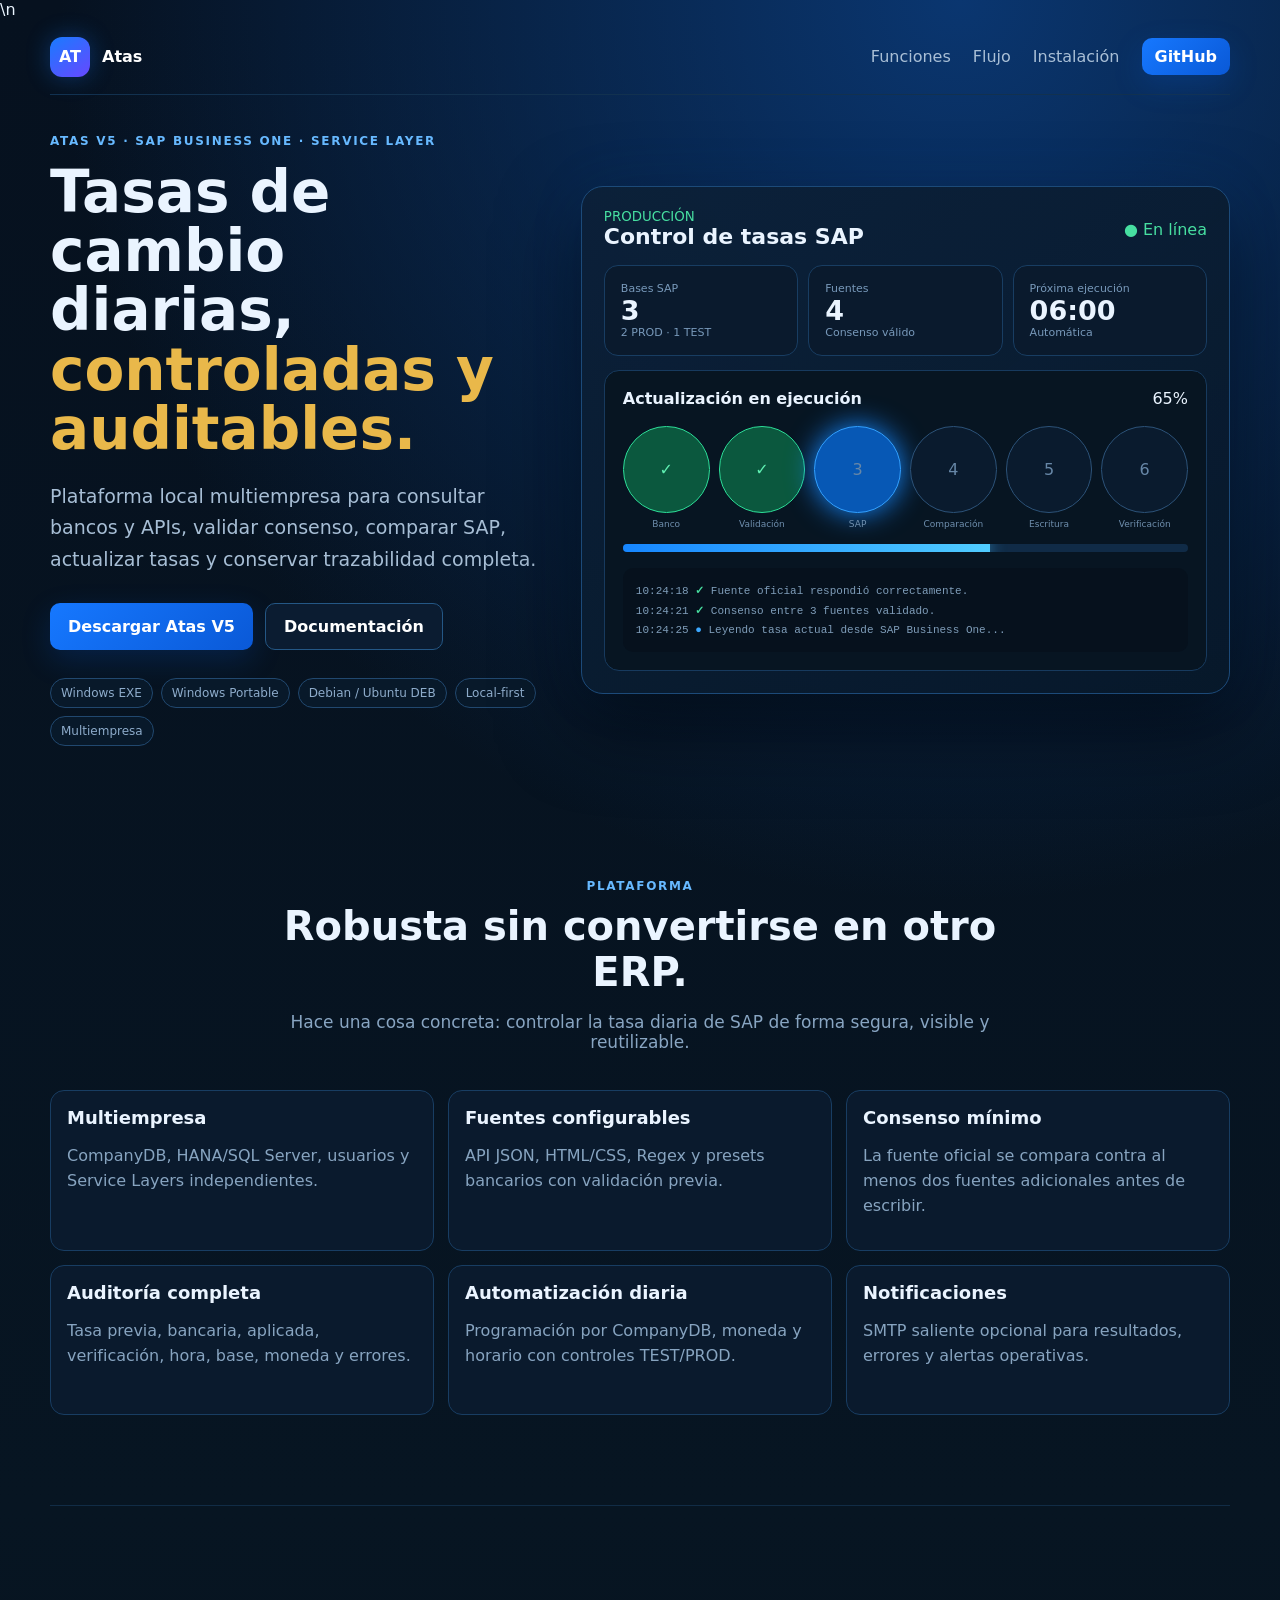
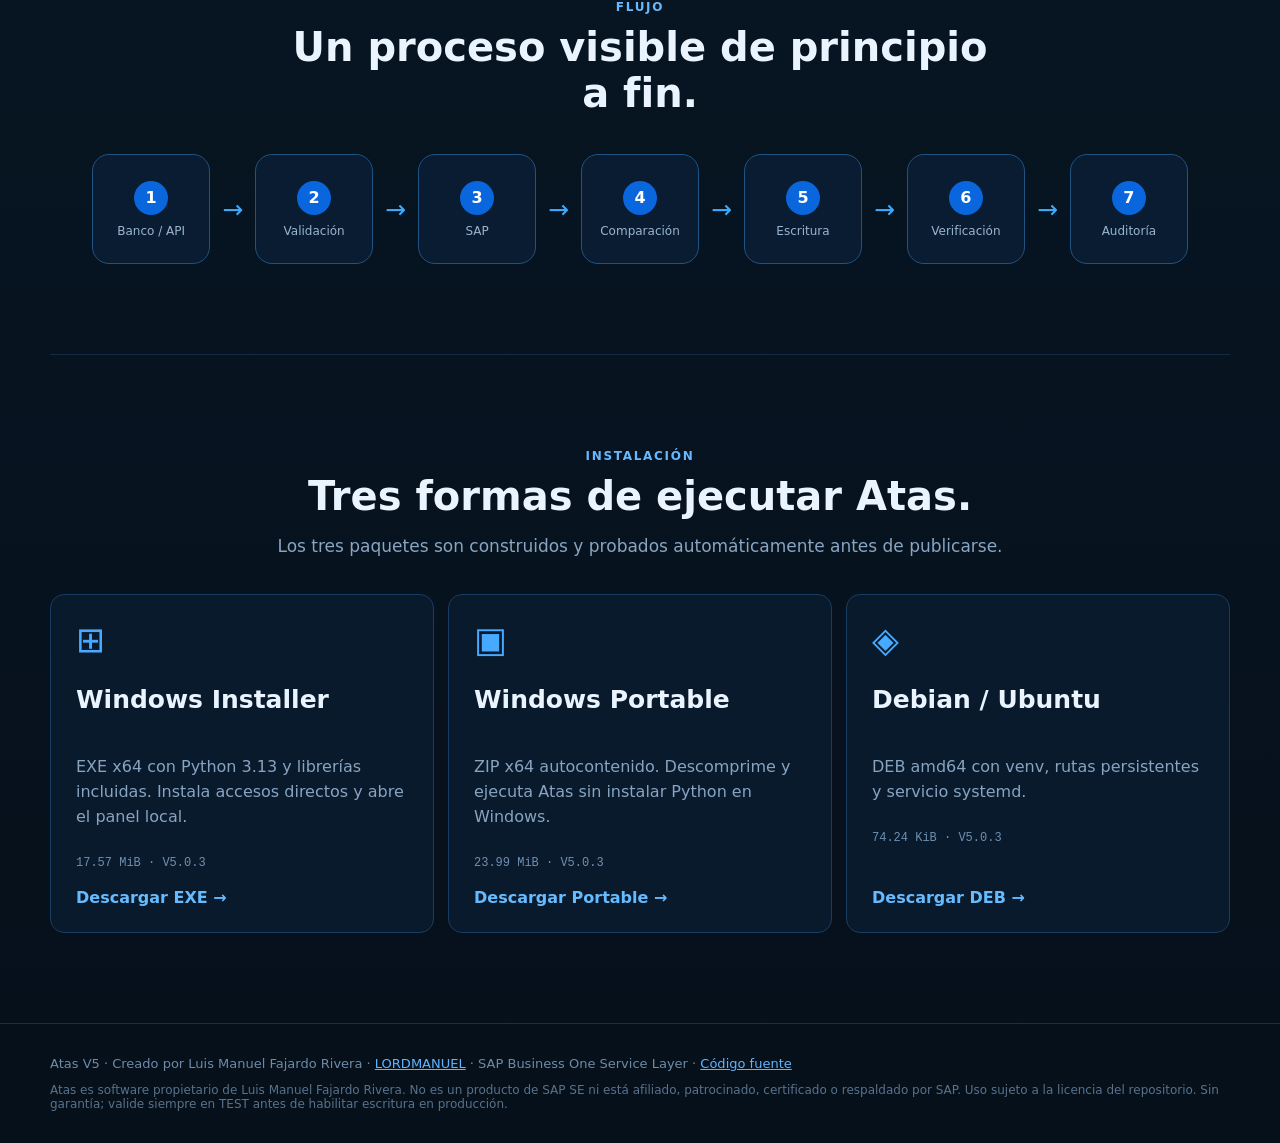
==== index.html @ aa33e0ca "deploy: c758d2f746fb0e65b00ffe341f93cc170e3fd2df" ====
<!doctype html>
<html lang="es">
<head>
  <meta charset="utf-8">
  <meta name="viewport" content="width=device-width,initial-scale=1">
  <title>Atas V5</title>
  <meta name="description" content="Control local, multiempresa y auditable de tasas de cambio para SAP Business One Service Layer.">\n  <meta name="author" content="Luis Manuel Fajardo Rivera · LORDMANUEL">
  <link rel="stylesheet" href="styles.css">
</head>
<body>
  <nav class="nav shell">
    <a class="brand" href="#top"><span class="mark">AT</span><span>Atas</span></a>
    <div class="navlinks"><a href="#features">Funciones</a><a href="#flow">Flujo</a><a href="#install">Instalación</a><a class="button small" href="https://github.com/LORDMANUEL/tasa-cambio-sap-por-service-layer-web">GitHub</a></div>
  </nav>
  <main id="top">
    <section class="hero shell">
      <div class="hero-copy">
        <div class="eyebrow">ATAS V5 · SAP BUSINESS ONE · SERVICE LAYER</div>
        <h1>Tasas de cambio diarias,<br><span>controladas y auditables.</span></h1>
        <p>Plataforma local multiempresa para consultar bancos y APIs, validar consenso, comparar SAP, actualizar tasas y conservar trazabilidad completa.</p>
        <div class="actions"><a class="button" href="https://github.com/LORDMANUEL/tasa-cambio-sap-por-service-layer-web/releases/latest">Descargar Atas V5</a><a class="button ghost" href="https://github.com/LORDMANUEL/tasa-cambio-sap-por-service-layer-web#readme">Documentación</a></div>
        <div class="chips"><span>Windows EXE</span><span>Windows Portable</span><span>Debian / Ubuntu DEB</span><span>Local-first</span><span>Multiempresa</span></div>
      </div>
      <div class="dashboard">
        <div class="dash-head"><div><small>PRODUCCIÓN</small><b>Control de tasas SAP</b></div><span class="online">● En línea</span></div>
        <div class="kpis"><article><span>Bases SAP</span><b>3</b><small>2 PROD · 1 TEST</small></article><article><span>Fuentes</span><b>4</b><small>Consenso válido</small></article><article><span>Próxima ejecución</span><b>06:00</b><small>Automática</small></article></div>
        <div class="process"><div class="process-title"><b>Actualización en ejecución</b><span>65%</span></div><div class="steps"><i class="done">✓<small>Banco</small></i><i class="done">✓<small>Validación</small></i><i class="active">3<small>SAP</small></i><i>4<small>Comparación</small></i><i>5<small>Escritura</small></i><i>6<small>Verificación</small></i></div><div class="bar"><span></span></div><div class="console"><p>10:24:18 <b>✓</b> Fuente oficial respondió correctamente.</p><p>10:24:21 <b>✓</b> Consenso entre 3 fuentes validado.</p><p>10:24:25 <em>●</em> Leyendo tasa actual desde SAP Business One...</p></div></div>
      </div>
    </section>
    <section id="features" class="section shell"><div class="section-head"><span>PLATAFORMA</span><h2>Robusta sin convertirse en otro ERP.</h2><p>Hace una cosa concreta: controlar la tasa diaria de SAP de forma segura, visible y reutilizable.</p></div><div class="grid features"><article><b>Multiempresa</b><p>CompanyDB, HANA/SQL Server, usuarios y Service Layers independientes.</p></article><article><b>Fuentes configurables</b><p>API JSON, HTML/CSS, Regex y presets bancarios con validación previa.</p></article><article><b>Consenso mínimo</b><p>La fuente oficial se compara contra al menos dos fuentes adicionales antes de escribir.</p></article><article><b>Auditoría completa</b><p>Tasa previa, bancaria, aplicada, verificación, hora, base, moneda y errores.</p></article><article><b>Automatización diaria</b><p>Programación por CompanyDB, moneda y horario con controles TEST/PROD.</p></article><article><b>Notificaciones</b><p>SMTP saliente opcional para resultados, errores y alertas operativas.</p></article></div></section>
    <section id="flow" class="section flow shell"><div class="section-head"><span>FLUJO</span><h2>Un proceso visible de principio a fin.</h2></div><div class="flowline"><div><b>1</b><span>Banco / API</span></div><i>→</i><div><b>2</b><span>Validación</span></div><i>→</i><div><b>3</b><span>SAP</span></div><i>→</i><div><b>4</b><span>Comparación</span></div><i>→</i><div><b>5</b><span>Escritura</span></div><i>→</i><div><b>6</b><span>Verificación</span></div><i>→</i><div><b>7</b><span>Auditoría</span></div></div></section>
    <section id="install" class="section shell"><div class="section-head"><span>INSTALACIÓN</span><h2>Tres formas de ejecutar Atas.</h2><p>Los tres paquetes son construidos y probados automáticamente antes de publicarse.</p></div><div class="grid installs">
<article><div class="os">⊞</div><h3>Windows Installer</h3><p>EXE x64 con Python 3.13 y librerías incluidas. Instala accesos directos y abre el panel local.</p><small class="release-size">17.57 MiB · V5.0.3</small><a href="https://github.com/LORDMANUEL/tasa-cambio-sap-por-service-layer-web/releases/download/v5.0.3/Atas-V5.0.3-Setup-x64.exe">Descargar EXE →</a></article>
<article><div class="os">▣</div><h3>Windows Portable</h3><p>ZIP x64 autocontenido. Descomprime y ejecuta Atas sin instalar Python en Windows.</p><small class="release-size">23.99 MiB · V5.0.3</small><a href="https://github.com/LORDMANUEL/tasa-cambio-sap-por-service-layer-web/releases/download/v5.0.3/Atas-V5.0.3-Portable-x64.zip">Descargar Portable →</a></article>
<article><div class="os">◈</div><h3>Debian / Ubuntu</h3><p>DEB amd64 con venv, rutas persistentes y servicio systemd.</p><small class="release-size">74.24 KiB · V5.0.3</small><a href="https://github.com/LORDMANUEL/tasa-cambio-sap-por-service-layer-web/releases/download/v5.0.3/atas_5.0.3_amd64.deb">Descargar DEB →</a></article>
</div></section>
  </main>
  <footer><div class="shell">Atas V5 · Creado por Luis Manuel Fajardo Rivera · <a href="https://github.com/LORDMANUEL">LORDMANUEL</a> · SAP Business One Service Layer · <a href="https://github.com/LORDMANUEL/tasa-cambio-sap-por-service-layer-web">Código fuente</a></div><div class="shell" style="margin-top:12px;font-size:12px;opacity:.8">Atas es software propietario de Luis Manuel Fajardo Rivera. No es un producto de SAP SE ni está afiliado, patrocinado, certificado o respaldado por SAP. Uso sujeto a la licencia del repositorio. Sin garantía; valide siempre en TEST antes de habilitar escritura en producción.</div></footer>
</body>
</html>
---- styles.css ----
:root{--bg:#06111f;--card:#0b2038;--line:#173d64;--text:#eaf4ff;--muted:#86a5c4;--blue:#1b7dff;--cyan:#42b9ff;--gold:#e9b84a;--green:#35df9c}*{box-sizing:border-box}html{scroll-behavior:smooth}body{margin:0;background:radial-gradient(circle at 75% 0,#0a3670 0,transparent 31%),linear-gradient(180deg,#06111f,#071522 55%,#06101b);color:var(--text);font-family:Inter,ui-sans-serif,system-ui,-apple-system,Segoe UI,sans-serif}.shell{width:min(1180px,calc(100% - 40px));margin:auto}.nav{height:76px;display:flex;align-items:center;justify-content:space-between;border-bottom:1px solid #12314f}.brand{display:flex;gap:12px;align-items:center;color:white;text-decoration:none;font-weight:800}.mark{width:40px;height:40px;border-radius:12px;display:grid;place-items:center;background:linear-gradient(145deg,#197bff,#6748ff);box-shadow:0 0 25px #167cff55}.navlinks{display:flex;gap:22px;align-items:center}.navlinks a{color:#a9bfd6;text-decoration:none}.button{display:inline-flex;align-items:center;justify-content:center;padding:13px 18px;border-radius:10px;background:linear-gradient(135deg,#1678ff,#0a59d7);color:#fff!important;text-decoration:none;font-weight:800;box-shadow:0 10px 30px #066cff2d}.button.small{padding:9px 13px}.button.ghost{background:#0b1c31;border:1px solid #245785;box-shadow:none}.hero{min-height:690px;display:grid;grid-template-columns:.9fr 1.2fr;align-items:center;gap:44px}.eyebrow,.section-head>span{color:#67b9ff;font-weight:800;letter-spacing:1.7px;font-size:12px}.hero h1{font-size:58px;line-height:1.02;margin:15px 0 22px}.hero h1 span{color:var(--gold)}.hero-copy>p{font-size:19px;line-height:1.65;color:#a7bed5;max-width:620px}.actions{display:flex;gap:12px;margin:28px 0}.chips{display:flex;gap:8px;flex-wrap:wrap}.chips span{padding:7px 10px;border-radius:999px;border:1px solid #21486f;color:#8eaccb;font-size:12px;background:#08192a}.dashboard{background:linear-gradient(145deg,#0b2038ee,#07182aed);border:1px solid #1c4a79;border-radius:22px;padding:22px;box-shadow:0 30px 80px #0008,0 0 60px #086eff14}.dash-head{display:flex;justify-content:space-between;align-items:center;margin-bottom:16px}.dash-head div{display:grid}.dash-head small,.online{color:#47dfa1}.dash-head b{font-size:22px}.kpis{display:grid;grid-template-columns:repeat(3,1fr);gap:10px}.kpis article,.features article,.installs article{background:#0a1a2d;border:1px solid #183d62;border-radius:14px;padding:16px}.kpis span,.kpis small{display:block;color:#7899ba;font-size:11px}.kpis b{font-size:27px}.process{margin-top:14px;background:#071522;border:1px solid #173a5e;border-radius:15px;padding:18px}.process-title{display:flex;justify-content:space-between}.steps{display:grid;grid-template-columns:repeat(6,1fr);gap:9px;margin:18px 0}.steps i{font-style:normal;aspect-ratio:1;border-radius:50%;border:1px solid #2c5278;display:grid;place-items:center;color:#6787a7;background:#0a1b2e;position:relative}.steps i small{position:absolute;top:calc(100% + 7px);font-size:9px;white-space:nowrap;color:#6f8fae}.steps i.done{background:#0b583e;border-color:#2dde98;color:#60f0b2}.steps i.active{background:#0758b5;border-color:#32a0ff;box-shadow:0 0 28px #1688ff}.bar{height:8px;background:#102b47;border-radius:10px;margin:31px 0 16px;overflow:hidden}.bar span{display:block;width:65%;height:100%;background:linear-gradient(90deg,#1686ff,#50ccff);box-shadow:0 0 16px #47c1ff}.console{background:#06111d;border-radius:10px;padding:9px 13px;color:#7f9db9;font-family:ui-monospace,monospace;font-size:11px}.console p{margin:7px 0}.console b{color:#48dfa0}.console em{color:#3ca8ff}.section{padding:90px 0}.section-head{text-align:center;max-width:730px;margin:0 auto 38px}.section-head h2{font-size:40px;margin:9px 0}.section-head p{color:#88a5c2;font-size:17px}.grid{display:grid;gap:14px}.features{grid-template-columns:repeat(3,1fr)}.features article{min-height:150px}.features b{font-size:18px}.features p,.installs p{color:#87a4c0;line-height:1.55}.flow{border-top:1px solid #112c46;border-bottom:1px solid #112c46}.flowline{display:flex;align-items:center;justify-content:center;gap:12px;flex-wrap:wrap}.flowline div{width:118px;height:110px;border:1px solid #1e5384;background:#091c31;border-radius:17px;display:grid;place-items:center;align-content:center;gap:9px}.flowline b{width:34px;height:34px;border-radius:50%;display:grid;place-items:center;background:#0a66dc;color:white}.flowline span{font-size:12px;color:#9bb5cf}.flowline i{font-style:normal;color:#3caaff;font-size:25px}.installs{grid-template-columns:repeat(3,1fr)}.installs article{padding:25px}.installs h3{font-size:25px}.installs a{color:#65bbff;text-decoration:none;font-weight:700}.os{font-size:35px;color:#47a9ff}footer{border-top:1px solid #14324f;padding:32px 0;color:#6d8ba8;font-size:13px}footer a{color:#60b4ff}@media(max-width:900px){.navlinks>a:not(.button){display:none}.hero{grid-template-columns:1fr;padding:70px 0}.hero h1{font-size:43px}.features{grid-template-columns:1fr 1fr}.steps i small{display:none}}@media(max-width:620px){.shell{width:min(100% - 24px,1180px)}.hero h1{font-size:36px}.actions{flex-direction:column}.kpis,.features,.installs{grid-template-columns:1fr}.dashboard{padding:14px}.section{padding:65px 0}.section-head h2{font-size:31px}.flowline i{display:none}.flowline div{width:45%}}.release-size{display:block;color:#6f90b0;margin:10px 0 18px;font-family:ui-monospace,monospace;font-size:12px}.installs article{display:flex;flex-direction:column}.installs article>a{margin-top:auto}
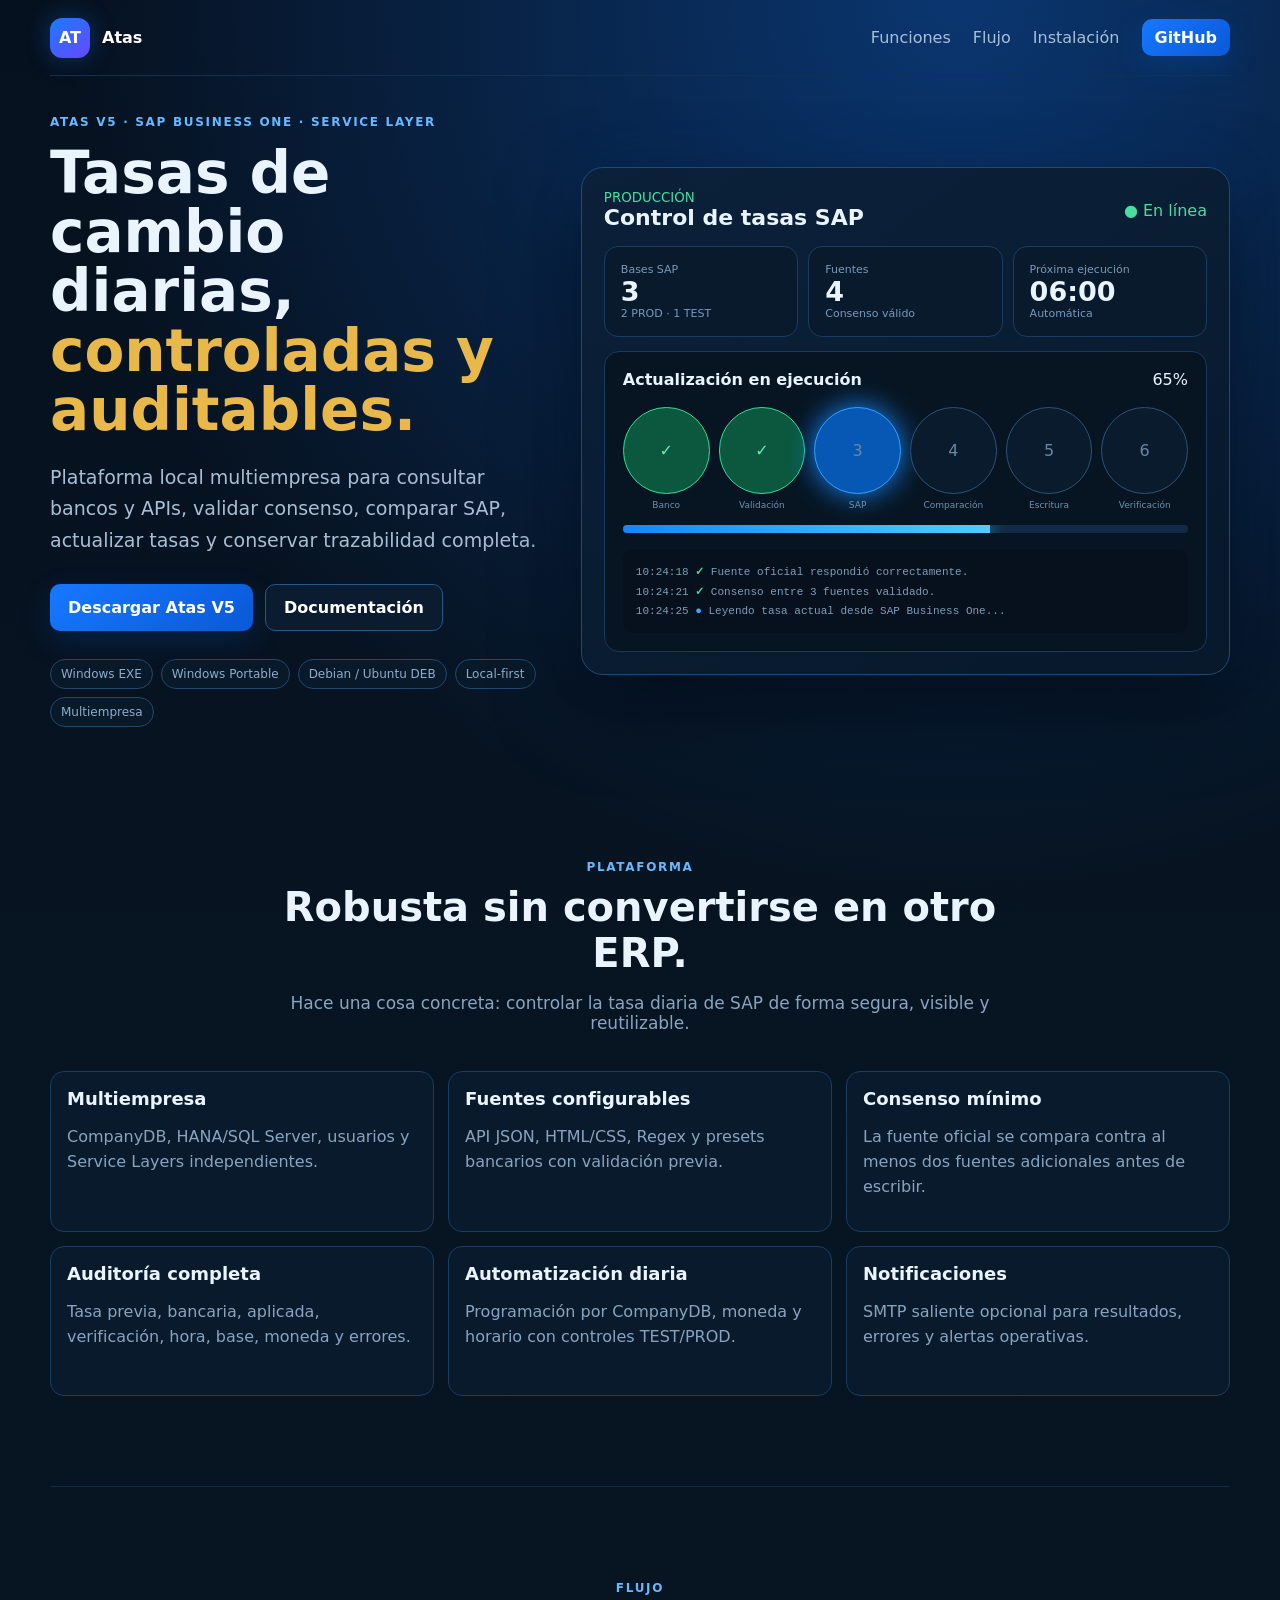
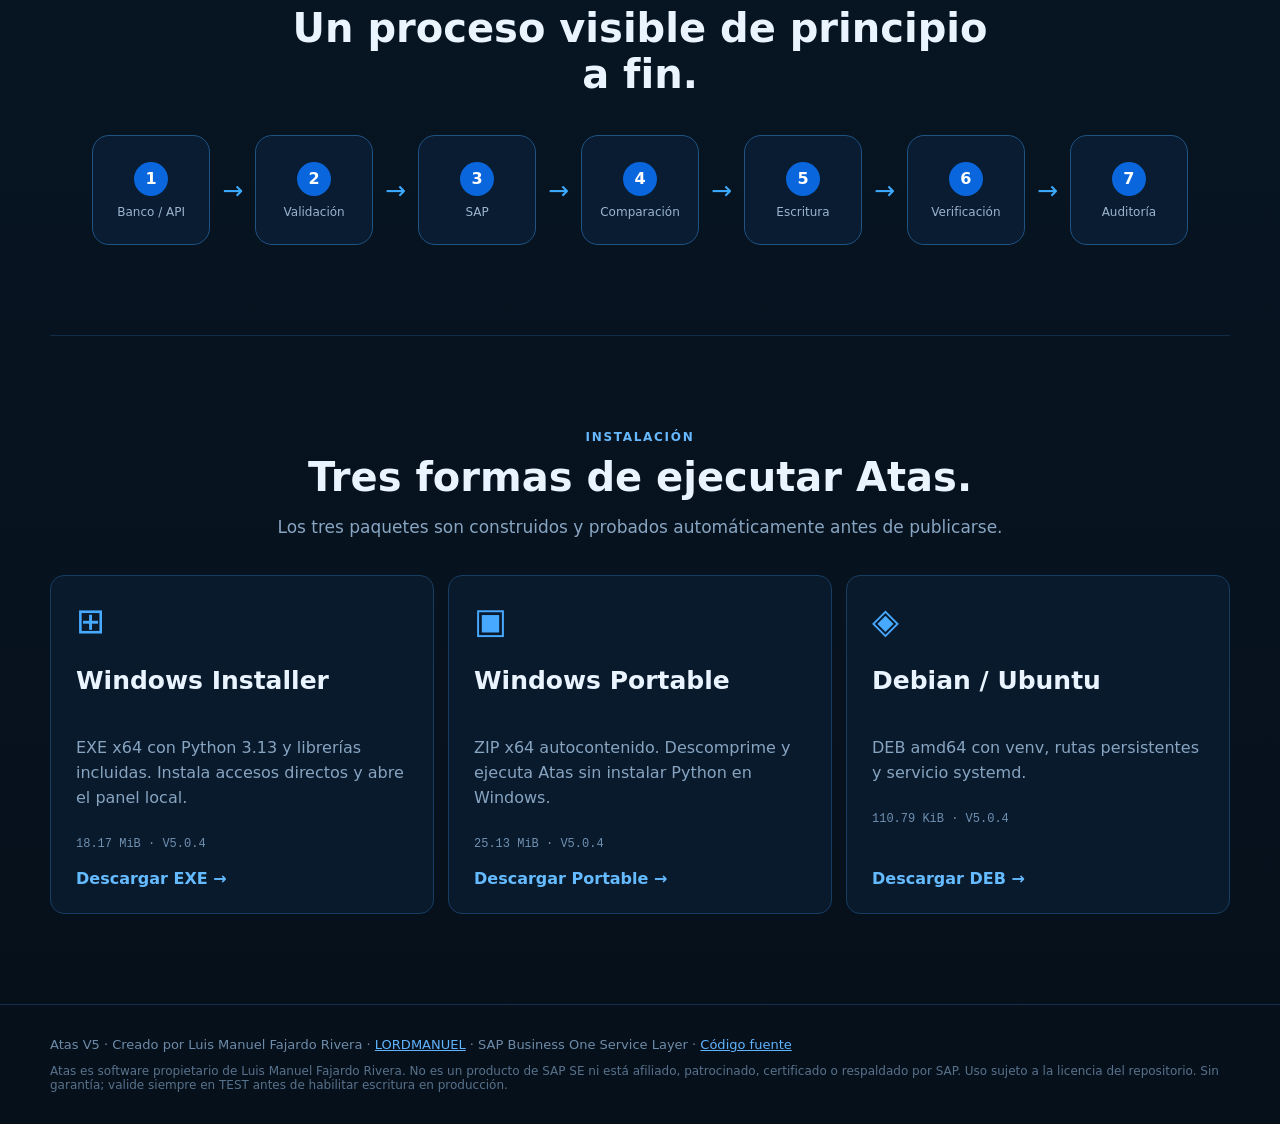
==== commit 6f6d8a53: "deploy: 973d11700f0aa84b546d6ba4045e74f84b710e13" ====
--- a/index.html
+++ b/index.html
@@ -4,7 +4,7 @@
   <meta charset="utf-8">
   <meta name="viewport" content="width=device-width,initial-scale=1">
   <title>Atas V5</title>
-  <meta name="description" content="Control local, multiempresa y auditable de tasas de cambio para SAP Business One Service Layer.">\n  <meta name="author" content="Luis Manuel Fajardo Rivera · LORDMANUEL">
+  <meta name="description" content="Control local, multiempresa y auditable de tasas de cambio para SAP Business One Service Layer.">  <meta name="author" content="Luis Manuel Fajardo Rivera · LORDMANUEL">
   <link rel="stylesheet" href="styles.css">
 </head>
 <body>
@@ -30,9 +30,9 @@
     <section id="features" class="section shell"><div class="section-head"><span>PLATAFORMA</span><h2>Robusta sin convertirse en otro ERP.</h2><p>Hace una cosa concreta: controlar la tasa diaria de SAP de forma segura, visible y reutilizable.</p></div><div class="grid features"><article><b>Multiempresa</b><p>CompanyDB, HANA/SQL Server, usuarios y Service Layers independientes.</p></article><article><b>Fuentes configurables</b><p>API JSON, HTML/CSS, Regex y presets bancarios con validación previa.</p></article><article><b>Consenso mínimo</b><p>La fuente oficial se compara contra al menos dos fuentes adicionales antes de escribir.</p></article><article><b>Auditoría completa</b><p>Tasa previa, bancaria, aplicada, verificación, hora, base, moneda y errores.</p></article><article><b>Automatización diaria</b><p>Programación por CompanyDB, moneda y horario con controles TEST/PROD.</p></article><article><b>Notificaciones</b><p>SMTP saliente opcional para resultados, errores y alertas operativas.</p></article></div></section>
     <section id="flow" class="section flow shell"><div class="section-head"><span>FLUJO</span><h2>Un proceso visible de principio a fin.</h2></div><div class="flowline"><div><b>1</b><span>Banco / API</span></div><i>→</i><div><b>2</b><span>Validación</span></div><i>→</i><div><b>3</b><span>SAP</span></div><i>→</i><div><b>4</b><span>Comparación</span></div><i>→</i><div><b>5</b><span>Escritura</span></div><i>→</i><div><b>6</b><span>Verificación</span></div><i>→</i><div><b>7</b><span>Auditoría</span></div></div></section>
     <section id="install" class="section shell"><div class="section-head"><span>INSTALACIÓN</span><h2>Tres formas de ejecutar Atas.</h2><p>Los tres paquetes son construidos y probados automáticamente antes de publicarse.</p></div><div class="grid installs">
-<article><div class="os">⊞</div><h3>Windows Installer</h3><p>EXE x64 con Python 3.13 y librerías incluidas. Instala accesos directos y abre el panel local.</p><small class="release-size">17.57 MiB · V5.0.3</small><a href="https://github.com/LORDMANUEL/tasa-cambio-sap-por-service-layer-web/releases/download/v5.0.3/Atas-V5.0.3-Setup-x64.exe">Descargar EXE →</a></article>
-<article><div class="os">▣</div><h3>Windows Portable</h3><p>ZIP x64 autocontenido. Descomprime y ejecuta Atas sin instalar Python en Windows.</p><small class="release-size">23.99 MiB · V5.0.3</small><a href="https://github.com/LORDMANUEL/tasa-cambio-sap-por-service-layer-web/releases/download/v5.0.3/Atas-V5.0.3-Portable-x64.zip">Descargar Portable →</a></article>
-<article><div class="os">◈</div><h3>Debian / Ubuntu</h3><p>DEB amd64 con venv, rutas persistentes y servicio systemd.</p><small class="release-size">74.24 KiB · V5.0.3</small><a href="https://github.com/LORDMANUEL/tasa-cambio-sap-por-service-layer-web/releases/download/v5.0.3/atas_5.0.3_amd64.deb">Descargar DEB →</a></article>
+<article><div class="os">⊞</div><h3>Windows Installer</h3><p>EXE x64 con Python 3.13 y librerías incluidas. Instala accesos directos y abre el panel local.</p><small class="release-size">18.17 MiB · V5.0.4</small><a href="https://github.com/LORDMANUEL/tasa-cambio-sap-por-service-layer-web/releases/download/v5.0.4/Atas-V5.0.4-Setup-x64.exe">Descargar EXE →</a></article>
+<article><div class="os">▣</div><h3>Windows Portable</h3><p>ZIP x64 autocontenido. Descomprime y ejecuta Atas sin instalar Python en Windows.</p><small class="release-size">25.13 MiB · V5.0.4</small><a href="https://github.com/LORDMANUEL/tasa-cambio-sap-por-service-layer-web/releases/download/v5.0.4/Atas-V5.0.4-Portable-x64.zip">Descargar Portable →</a></article>
+<article><div class="os">◈</div><h3>Debian / Ubuntu</h3><p>DEB amd64 con venv, rutas persistentes y servicio systemd.</p><small class="release-size">110.79 KiB · V5.0.4</small><a href="https://github.com/LORDMANUEL/tasa-cambio-sap-por-service-layer-web/releases/download/v5.0.4/atas_5.0.4_amd64.deb">Descargar DEB →</a></article>
 </div></section>
   </main>
   <footer><div class="shell">Atas V5 · Creado por Luis Manuel Fajardo Rivera · <a href="https://github.com/LORDMANUEL">LORDMANUEL</a> · SAP Business One Service Layer · <a href="https://github.com/LORDMANUEL/tasa-cambio-sap-por-service-layer-web">Código fuente</a></div><div class="shell" style="margin-top:12px;font-size:12px;opacity:.8">Atas es software propietario de Luis Manuel Fajardo Rivera. No es un producto de SAP SE ni está afiliado, patrocinado, certificado o respaldado por SAP. Uso sujeto a la licencia del repositorio. Sin garantía; valide siempre en TEST antes de habilitar escritura en producción.</div></footer>
